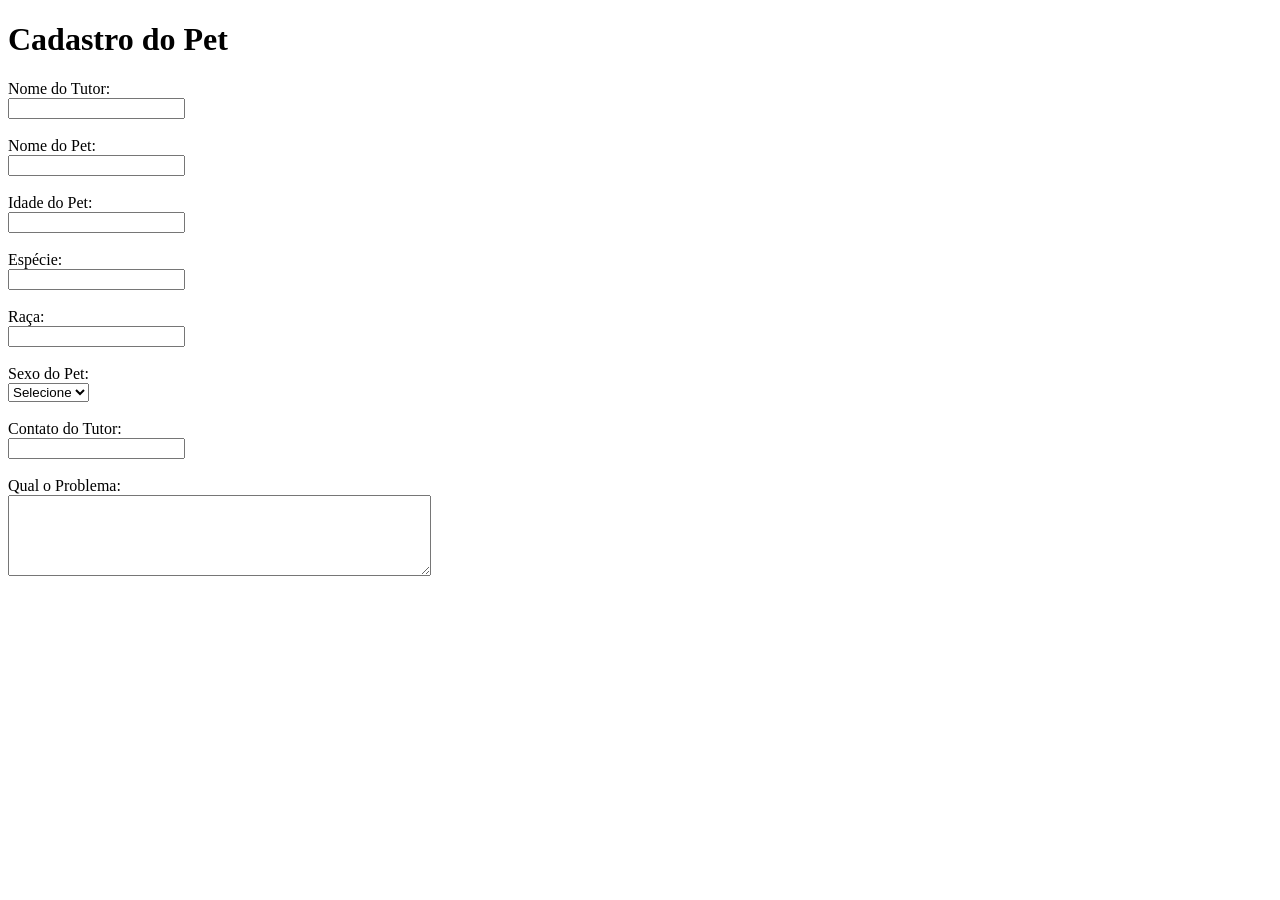
==== site/cadastro.html @ c657ae62 "Tela de cadastro em HTML e registro em C" ====
<!DOCTYPE html>
<html lang="pt-BR">
<head>
    <meta charset="UTF-8">
    <meta name="viewport" content="width=device-width, initial-scale=1.0">
    <title> Cadastro </title>
</head>
<body>
 
    <h1> Cadastro do Pet </h1>
   
    <label for="nomeTutor"> Nome do Tutor: </label> <br> 
    <input type="text" id="nomeTutor" name="nomeTutor" rows="50">
    <br> <br>
    
    <label for="nomePet"> Nome do Pet: </label> <br> 
    <input type="text" id="nomePet" name="nomePet">
    <br> <br> 

    <label for="Idade do Pet"> Idade do Pet:</label><br> 
    <input type="text" id="idadePet" name="idadePet">
    <br> <br>

    <label for="especie"> Espécie: </label> <br> 
    <input type="text" id=" especie" name="especie">
    <br> <br>

    <label for="raca"> Raça: </label>  <br>           
    <input type="text" id="raca" name="raca">
    <br> <br>

    <label for="sexoPet"> Sexo do Pet: </label><br> 
    <select id="sexoPet" name="sexoPet">
        <option value=""> Selecione </option>
        <option value="macho"> Macho </option>
        <option value="femea"> Fêmea </option>
    </select>
    <br> <br> 

    <label for="contatoTutor"> Contato do Tutor: </label> <br> 
    <input type="tel" id="contatoTutor" name="contatoTutor">
    <br> <br> 

    <label for="problemaPet"> Qual o Problema: </label>
    <BR> 
        <textarea id="problemaPet" name="problemaPet"
        rows="5" cols="50"></textarea>

</body>
</html>
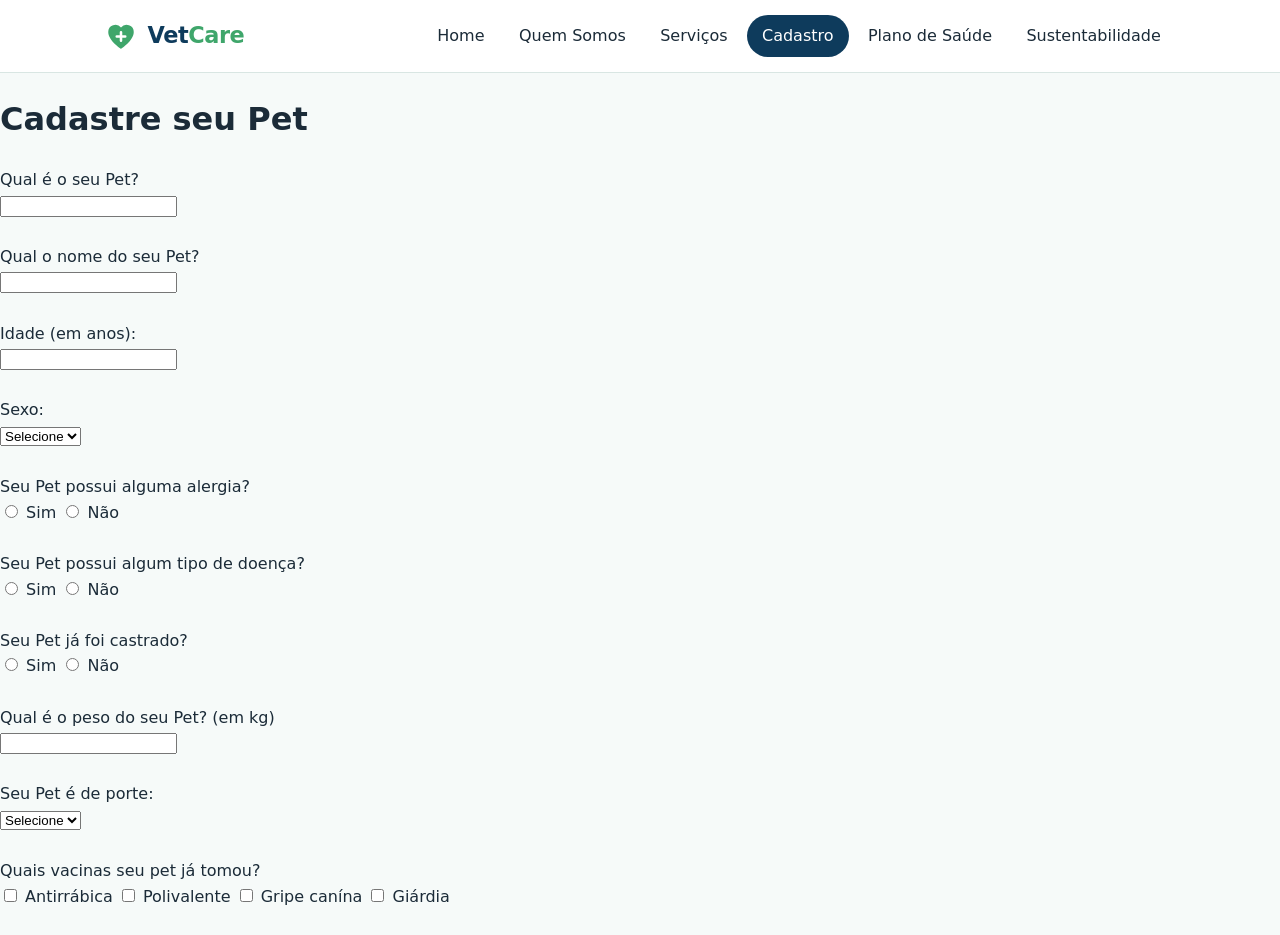
==== commit ca1e4e73: "Adiciona padrao.css e home.css, remove base.css e liga o topo nas paginas" ====
--- a/site/cadastro.html
+++ b/site/cadastro.html
@@ -1,50 +1,85 @@
 <!DOCTYPE html>
 <html lang="pt-BR">
+
 <head>
     <meta charset="UTF-8">
     <meta name="viewport" content="width=device-width, initial-scale=1.0">
     <title> Cadastro </title>
+    <link rel="stylesheet" href="css/padrao.css">
+    <link rel="stylesheet" href="css/topo.css">
 </head>
+
 <body>
- 
-    <h1> Cadastro do Pet </h1>
-   
-    <label for="nomeTutor"> Nome do Tutor: </label> <br> 
-    <input type="text" id="nomeTutor" name="nomeTutor" rows="50">
-    <br> <br>
-    
-    <label for="nomePet"> Nome do Pet: </label> <br> 
+
+      <header class="topo" data-include="components/header.html"></header>
+    <h1> Cadastre seu Pet </h1>
+
+    <label for="tipoAnimal"> Qual é o seu Pet? </label><br>
+    <input type="text" id="tipoAnimal" name="tipoAnimal">
+    <br><br>
+
+    <label for="nomePet"> Qual o nome do seu Pet? </label><br>
     <input type="text" id="nomePet" name="nomePet">
-    <br> <br> 
+    <br><br>
 
-    <label for="Idade do Pet"> Idade do Pet:</label><br> 
-    <input type="text" id="idadePet" name="idadePet">
+    <label for="Idade do Pet"> Idade (em anos):</label><br>
+    <input type="number" id="idadePet" name="idadePet">
     <br> <br>
 
-    <label for="especie"> Espécie: </label> <br> 
-    <input type="text" id=" especie" name="especie">
-    <br> <br>
-
-    <label for="raca"> Raça: </label>  <br>           
-    <input type="text" id="raca" name="raca">
-    <br> <br>
-
-    <label for="sexoPet"> Sexo do Pet: </label><br> 
+    <label for="sexoPet"> Sexo: </label><br>
     <select id="sexoPet" name="sexoPet">
         <option value=""> Selecione </option>
         <option value="macho"> Macho </option>
         <option value="femea"> Fêmea </option>
     </select>
-    <br> <br> 
+    <br> <br>
 
-    <label for="contatoTutor"> Contato do Tutor: </label> <br> 
-    <input type="tel" id="contatoTutor" name="contatoTutor">
-    <br> <br> 
+    <label for="temAlergia"> Seu Pet possui alguma alergia? </label><br>
+    <input type="radio" id="alergia-sim" name="temAlergia" value="alergia-sim">
+    <label for="alergia-sim">Sim</label>
+    <input type="radio" id="alergia-nao" name="temAlergia" value="alergia-nao">
+    <label for="alergia-nao">Não</label>
+    <br> <br>
 
-    <label for="problemaPet"> Qual o Problema: </label>
-    <BR> 
-        <textarea id="problemaPet" name="problemaPet"
-        rows="5" cols="50"></textarea>
+    <label for="possuiDoenca"> Seu Pet possui algum tipo de doença? </label><br>
+    <input type="radio" id="doenca-sim" name="possuiDoenca" value="doenca-sim">
+    <label for="doenca-sim">Sim</label>
+    <input type="radio" id="doenca-nao" name="possuiDoenca" value="doenca-nao">
+    <label for="doenca-nao">Não</label>
+    <br> <br>
 
+    <label for="castrado">Seu Pet já foi castrado?</label><br>
+    <input type="radio" id="castrado-sim" name="foiCastrado" value="castrado-sim">
+    <label for="castrado-sim">Sim</label>
+    <input type="radio" id="castrado-nao" name="foiCastrado" value="castrado-nao">
+    <label for="castrado-nao">Não</label>
+    <br><br>
+
+    <label for="pesoAnimal"> Qual é o peso do seu Pet? (em kg) </label><br>
+    <input type="number" step="0.1" id="pesoAnimal" name="pesoAnimal">
+    <br><br>
+
+ <label for="tamanhoPet"> Seu Pet é de porte: </label><br>
+    <select id="tamanhoPet" name="tamanhoPet">
+        <option value=""> Selecione </option>
+        <option value="Pequeno"> Pequeno </option>
+        <option value="Médio"> Médio </option>
+        <option value="Grande"> Grande </option>
+    </select>
+    <br> <br>
+
+     <label for="vacinouAnimal"> Quais vacinas seu pet já tomou?</label><br>
+    <input type="checkbox" id="vacinouAnimal" name="vacinouAnimal">
+    </option> Antirrábica </option>
+    <input type="checkbox" id="vacinouAnimal" name="vacinouAnimal">
+    </option> Polivalente </option>
+    <input type="checkbox" id="vacinouAnimal" name="vacinouAnimal">
+    </option> Gripe canína </option>
+    <input type="checkbox" id="vacinouAnimal" name="vacinouAnimal">
+    </option> Giárdia </option>
+    <br><br>
+ <script src="js/include.js" defer></script>
+  <script src="js/menu.js" defer></script>
 </body>
-</html>
+
+</html>
--- a/site/css/padrao.css
+++ b/site/css/padrao.css
@@ -0,0 +1,45 @@
+/* ==========================================================
+   padrao.css - padrões comuns a TODAS as páginas do VetCare
+   Só o que precisa ser igual: cores, fonte e base do body.
+   Layout e detalhes de cada página ficam no CSS da própria página.
+   ========================================================== */
+
+:root {
+  /* Paleta do site */
+  --cor-azul: #0e3b5c;
+  --cor-azul-medio: #2a6f97;
+  --cor-verde: #3fa66b;
+  --cor-verde-escuro: #2d8a55;
+  --cor-verde-claro: #e3f3ea;
+  --cor-fundo: #f6faf9;
+  --cor-branco: #ffffff;
+  --cor-texto: #1b2b38;
+  --cor-texto-suave: #4d6070;
+  --cor-borda: #d9e6e3;
+
+  /* Fonte do site (para trocar em todas as páginas, mude só esta linha) */
+  --fonte: "Segoe UI", system-ui, -apple-system, "Helvetica Neue", Arial, sans-serif;
+}
+
+*, *::before, *::after {
+  box-sizing: border-box;
+}
+
+body {
+  margin: 0;
+  font-family: var(--fonte);
+  font-size: 1rem;
+  line-height: 1.6;
+  color: var(--cor-texto);
+  background: var(--cor-fundo);
+}
+
+img, svg {
+  max-width: 100%;
+}
+
+/* Foco visível para quem navega pelo teclado */
+:focus-visible {
+  outline: 3px solid var(--cor-azul-medio);
+  outline-offset: 2px;
+}
--- a/site/css/topo.css
+++ b/site/css/topo.css
@@ -0,0 +1,144 @@
+/* ==========================================================
+   topo.css - cabeçalho e menu de navegação (compartilhado)
+
+   Este arquivo é AUTOSSUFICIENTE: não depende do CSS de nenhuma
+   página (base.css, style.css etc.).
+   ========================================================== */
+
+.topo {
+  /* Cores e fonte do topo (ficam só aqui dentro) */
+  --topo-azul: #0e3b5c;
+  --topo-azul-medio: #2a6f97;
+  --topo-verde: #3fa66b;
+--topo-verde-claro: #e3f3ea;
+  --topo-branco: #ffffff;
+  --topo-texto: #1b2b38;
+  --topo-borda: #d9e6e3;
+  --topo-fonte: "Segoe UI", system-ui, -apple-system, "Helvetica Neue", Arial, sans-serif;
+
+  position: sticky;
+  top: 0;
+  z-index: 100;
+  background: rgba(255, 255, 255, 0.94);
+  backdrop-filter: blur(8px);
+  border-bottom: 1px solid var(--topo-borda);
+  font-family: var(--topo-fonte);
+  font-size: 1rem;
+  line-height: 1.6;
+  text-align: left;
+}
+
+/* Reset local: só vale dentro do topo */
+.topo,
+.topo *,
+.topo *::before,
+.topo *::after {
+  box-sizing: border-box;
+}
+.topo ul,
+.topo li {
+  margin: 0;
+  padding: 0;
+  list-style: none;
+}
+
+.topo__container {
+  display: flex;
+  align-items: center;
+  justify-content: space-between;
+  width: 100%;
+  max-width: 1120px;
+  min-height: 72px;
+  margin-inline: auto;
+  padding-inline: 1.5rem;
+}
+
+/* Logo */
+.topo__logo {
+  display: flex;
+  align-items: center;
+  gap: 0.6rem;
+  font-size: 1.4rem;
+  font-weight: 700;
+  letter-spacing: -0.02em;
+  color: var(--topo-azul);
+  text-decoration: none;
+}
+.topo__logo-icone { display: block; width: 34px; height: 34px; }
+.topo__logo-care { color: var(--topo-verde); }
+
+/* Menu (computador) */
+.topo__menu ul {
+  display: flex;
+  gap: 0.25rem;
+}
+.topo__menu a {
+  display: block;
+  padding: 0.5rem 0.95rem;
+  border-radius: 999px;
+  font-weight: 500;
+  color: var(--topo-texto);
+  text-decoration: none;
+  transition: background 0.2s, color 0.2s;
+}
+.topo__menu a:hover { background: var(--topo-verde-claro); color: var(--topo-azul); }
+.topo__menu a.ativo { background: var(--topo-azul); color: var(--topo-branco); }
+
+/* Botão hambúrguer (escondido no computador) */
+.topo__botao {
+  display: none;
+  width: 44px;
+  height: 44px;
+  padding: 0;
+  background: none;
+  border: 1px solid var(--topo-borda);
+  border-radius: 10px;
+  cursor: pointer;
+  position: relative;
+}
+.topo__botao-linha {
+  position: absolute;
+  left: 11px;
+  width: 20px;
+  height: 2px;
+  background: var(--topo-azul);
+  border-radius: 2px;
+  transition: transform 0.25s, opacity 0.2s;
+}
+.topo__botao-linha:nth-child(1) { top: 14px; }
+.topo__botao-linha:nth-child(2) { top: 21px; }
+.topo__botao-linha:nth-child(3) { top: 28px; }
+.topo__botao[aria-expanded="true"] .topo__botao-linha:nth-child(1) { transform: translateY(7px) rotate(45deg); }
+.topo__botao[aria-expanded="true"] .topo__botao-linha:nth-child(2) { opacity: 0; }
+.topo__botao[aria-expanded="true"] .topo__botao-linha:nth-child(3) { transform: translateY(-7px) rotate(-45deg); }
+
+/* Foco visível para quem navega pelo teclado */
+.topo a:focus-visible,
+.topo button:focus-visible {
+  outline: 3px solid var(--topo-azul-medio);
+  outline-offset: 2px;
+}
+
+/* Respeita quem prefere menos animação */
+@media (prefers-reduced-motion: reduce) {
+  .topo * { transition: none !important; }
+}
+
+/* Celular e tablet pequeno */
+@media (max-width: 860px) {
+  .topo__botao { display: block; }
+
+  .topo__menu {
+    display: none;
+    position: absolute;
+    top: 100%;
+    left: 0;
+    right: 0;
+    padding: 1rem 1.5rem 1.5rem;
+    background: var(--topo-branco);
+    border-bottom: 1px solid var(--topo-borda);
+  }
+  .topo__menu--aberto { display: block; }
+  .topo__menu ul { flex-direction: column; gap: 0.15rem; }
+  .topo__menu a { padding: 0.8rem 1rem; border-radius: 10px; }
+}
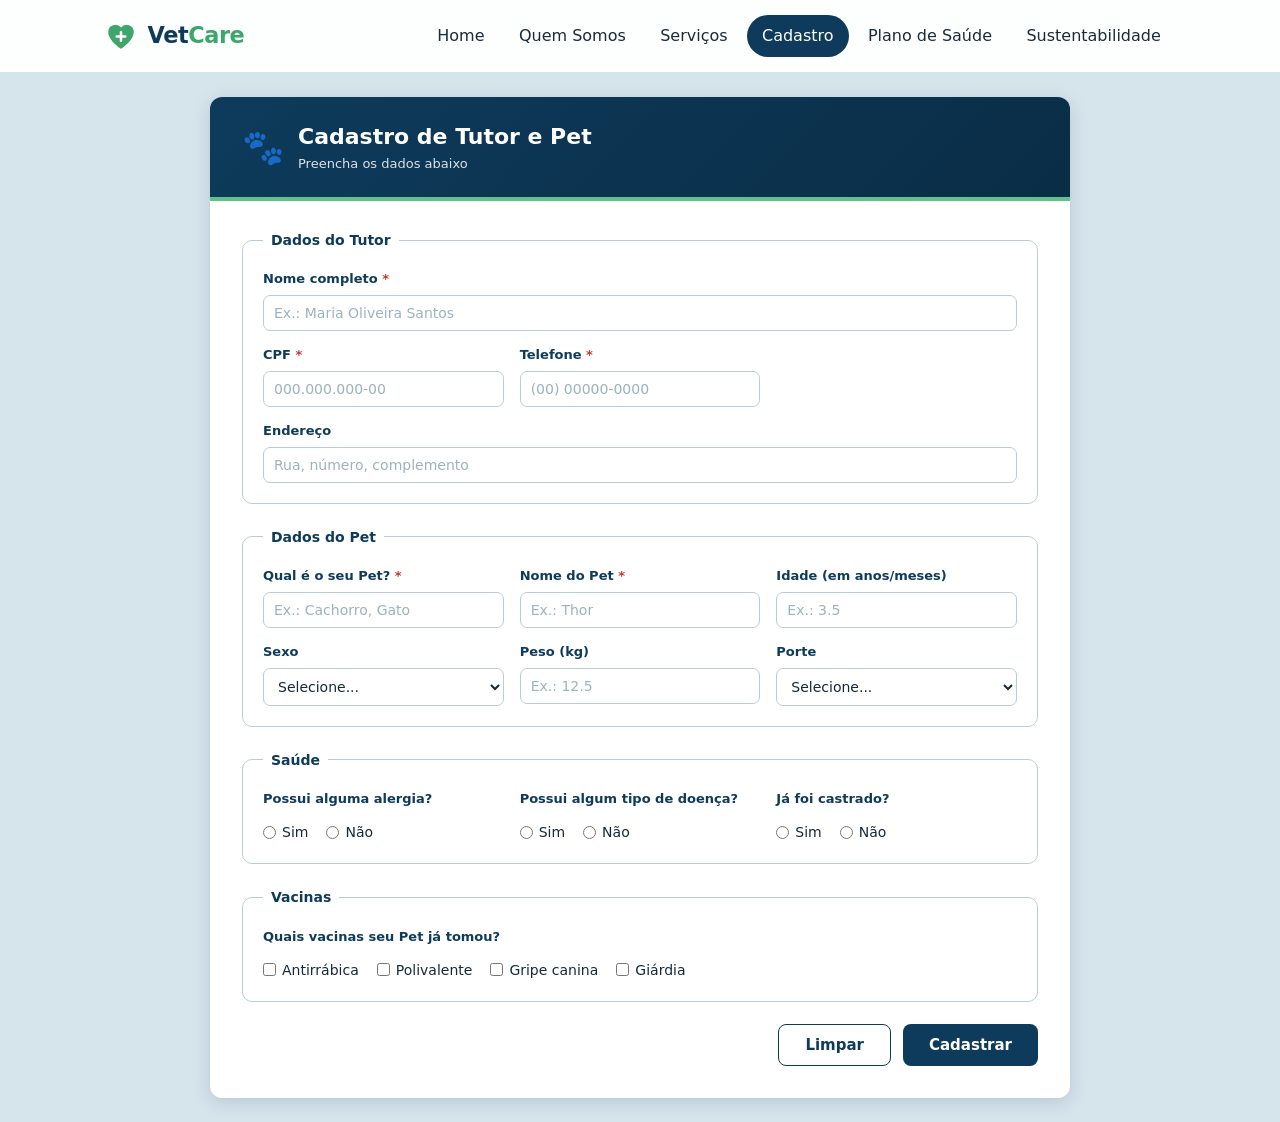
==== commit 3986b174: "cadastro em andamento" ====
--- a/site/cadastro.html
+++ b/site/cadastro.html
@@ -4,82 +4,161 @@
 <head>
     <meta charset="UTF-8">
     <meta name="viewport" content="width=device-width, initial-scale=1.0">
-    <title> Cadastro </title>
+    <title>Cadastro</title>
     <link rel="stylesheet" href="css/padrao.css">
     <link rel="stylesheet" href="css/topo.css">
+    <link rel="stylesheet" href="css/cadastro.css">
 </head>
 
 <body>
 
-      <header class="topo" data-include="components/header.html"></header>
-    <h1> Cadastre seu Pet </h1>
+    <header class="topo" data-include="components/header.html"></header>
 
-    <label for="tipoAnimal"> Qual é o seu Pet? </label><br>
-    <input type="text" id="tipoAnimal" name="tipoAnimal">
-    <br><br>
+    <main class="container">
 
-    <label for="nomePet"> Qual o nome do seu Pet? </label><br>
-    <input type="text" id="nomePet" name="nomePet">
-    <br><br>
+        <div class="titulo-form">
+            <span class="logo">🐾</span>
+            <div>
+                <h1>Cadastro de Tutor e Pet</h1>
+                <p>Preencha os dados abaixo</p>
+            </div>
+        </div>
 
-    <label for="Idade do Pet"> Idade (em anos):</label><br>
-    <input type="number" id="idadePet" name="idadePet">
-    <br> <br>
+        <form id="formCadastro">
 
-    <label for="sexoPet"> Sexo: </label><br>
-    <select id="sexoPet" name="sexoPet">
-        <option value=""> Selecione </option>
-        <option value="macho"> Macho </option>
-        <option value="femea"> Fêmea </option>
-    </select>
-    <br> <br>
+            <!-- Dados do Tutor -->
+            <fieldset>
+                <legend>Dados do Tutor</legend>
+                <div class="grid">
 
-    <label for="temAlergia"> Seu Pet possui alguma alergia? </label><br>
-    <input type="radio" id="alergia-sim" name="temAlergia" value="alergia-sim">
-    <label for="alergia-sim">Sim</label>
-    <input type="radio" id="alergia-nao" name="temAlergia" value="alergia-nao">
-    <label for="alergia-nao">Não</label>
-    <br> <br>
+                    <div class="campo full">
+                        <label for="nomeTutor">Nome completo <span class="req">*</span></label>
+                        <input type="text" id="nomeTutor" name="nomeTutor" placeholder="Ex.: Maria Oliveira Santos" required>
+                    </div>
 
-    <label for="possuiDoenca"> Seu Pet possui algum tipo de doença? </label><br>
-    <input type="radio" id="doenca-sim" name="possuiDoenca" value="doenca-sim">
-    <label for="doenca-sim">Sim</label>
-    <input type="radio" id="doenca-nao" name="possuiDoenca" value="doenca-nao">
-    <label for="doenca-nao">Não</label>
-    <br> <br>
+                    <div class="campo">
+                        <label for="cpfTutor">CPF <span class="req">*</span></label>
+                        <input type="text" id="cpfTutor" name="cpfTutor" inputmode="numeric" maxlength="14" placeholder="000.000.000-00" required>
+                    </div>
 
-    <label for="castrado">Seu Pet já foi castrado?</label><br>
-    <input type="radio" id="castrado-sim" name="foiCastrado" value="castrado-sim">
-    <label for="castrado-sim">Sim</label>
-    <input type="radio" id="castrado-nao" name="foiCastrado" value="castrado-nao">
-    <label for="castrado-nao">Não</label>
-    <br><br>
+                    <div class="campo">
+                        <label for="contatoTutor">Telefone <span class="req">*</span></label>
+                        <input type="tel" id="contatoTutor" name="contatoTutor" placeholder="(00) 00000-0000" required>
+                    </div>
 
-    <label for="pesoAnimal"> Qual é o peso do seu Pet? (em kg) </label><br>
-    <input type="number" step="0.1" id="pesoAnimal" name="pesoAnimal">
-    <br><br>
+                    <div class="campo full">
+                        <label for="enderecoTutor">Endereço</label>
+                        <input type="text" id="enderecoTutor" name="enderecoTutor" placeholder="Rua, número, complemento">
+                    </div>
 
- <label for="tamanhoPet"> Seu Pet é de porte: </label><br>
-    <select id="tamanhoPet" name="tamanhoPet">
-        <option value=""> Selecione </option>
-        <option value="Pequeno"> Pequeno </option>
-        <option value="Médio"> Médio </option>
-        <option value="Grande"> Grande </option>
-    </select>
-    <br> <br>
+                </div>
+            </fieldset>
 
-     <label for="vacinouAnimal"> Quais vacinas seu pet já tomou?</label><br>
-    <input type="checkbox" id="vacinouAnimal" name="vacinouAnimal">
-    </option> Antirrábica </option>
-    <input type="checkbox" id="vacinouAnimal" name="vacinouAnimal">
-    </option> Polivalente </option>
-    <input type="checkbox" id="vacinouAnimal" name="vacinouAnimal">
-    </option> Gripe canína </option>
-    <input type="checkbox" id="vacinouAnimal" name="vacinouAnimal">
-    </option> Giárdia </option>
-    <br><br>
- <script src="js/include.js" defer></script>
-  <script src="js/menu.js" defer></script>
+            <!-- Dados do Pet -->
+            <fieldset>
+                <legend>Dados do Pet</legend>
+                <div class="grid">
+
+                    <div class="campo">
+                        <label for="tipoAnimal">Qual é o seu Pet? <span class="req">*</span></label>
+                        <input type="text" id="tipoAnimal" name="tipoAnimal" placeholder="Ex.: Cachorro, Gato" required>
+                    </div>
+
+                    <div class="campo">
+                        <label for="nomePet">Nome do Pet <span class="req">*</span></label>
+                        <input type="text" id="nomePet" name="nomePet" placeholder="Ex.: Thor" required>
+                    </div>
+
+                    <div class="campo">
+                        <label for="idadePet">Idade (em anos/meses)</label>
+                        <input type="number" id="idadePet" name="idadePet" min="0" step="0.1" placeholder="Ex.: 3.5">
+                    </div>
+
+                    <div class="campo">
+                        <label for="sexoPet">Sexo</label>
+                        <select id="sexoPet" name="sexoPet">
+                            <option value="">Selecione...</option>
+                            <option value="macho">Macho</option>
+                            <option value="femea">Fêmea</option>
+                        </select>
+                    </div>
+
+                    <div class="campo">
+                        <label for="pesoAnimal">Peso (kg)</label>
+                        <input type="number" step="0.1" min="0" id="pesoAnimal" name="pesoAnimal" placeholder="Ex.: 12.5">
+                    </div>
+
+                    <div class="campo">
+                        <label for="tamanhoPet">Porte</label>
+                        <select id="tamanhoPet" name="tamanhoPet">
+                            <option value="">Selecione...</option>
+                            <option value="Pequeno">Pequeno</option>
+                            <option value="Médio">Médio</option>
+                            <option value="Grande">Grande</option>
+                        </select>
+                    </div>
+
+                </div>
+            </fieldset>
+
+            <!-- Saúde -->
+            <fieldset>
+                <legend>Saúde</legend>
+                <div class="grid">
+
+                    <div class="campo">
+                        <label>Possui alguma alergia?</label>
+                        <div class="radios">
+                            <label><input type="radio" name="temAlergia" value="sim"> Sim</label>
+                            <label><input type="radio" name="temAlergia" value="nao"> Não</label>
+                        </div>
+                    </div>
+
+                    <div class="campo">
+                        <label>Possui algum tipo de doença?</label>
+                        <div class="radios">
+                            <label><input type="radio" name="possuiDoenca" value="sim"> Sim</label>
+                            <label><input type="radio" name="possuiDoenca" value="nao"> Não</label>
+                        </div>
+                    </div>
+
+                    <div class="campo">
+                        <label>Já foi castrado?</label>
+                        <div class="radios">
+                            <label><input type="radio" name="foiCastrado" value="sim"> Sim</label>
+                            <label><input type="radio" name="foiCastrado" value="nao"> Não</label>
+                        </div>
+                    </div>
+
+                </div>
+            </fieldset>
+
+            <!-- Vacinas -->
+            <fieldset>
+                <legend>Vacinas</legend>
+                <div class="campo full">
+                    <label>Quais vacinas seu Pet já tomou?</label>
+                    <div class="checks">
+                        <label><input type="checkbox" name="vacinas" value="antirrabica"> Antirrábica</label>
+                        <label><input type="checkbox" name="vacinas" value="polivalente"> Polivalente</label>
+                        <label><input type="checkbox" name="vacinas" value="gripe-canina"> Gripe canina</label>
+                        <label><input type="checkbox" name="vacinas" value="giardia"> Giárdia</label>
+                    </div>
+                </div>
+            </fieldset>
+
+            <div class="acoes">
+                <button type="reset" class="btn btn-limpar">Limpar</button>
+                <button type="submit" class="btn btn-primario">Cadastrar</button>
+            </div>
+
+            <div id="msg"></div>
+        </form>
+
+    </main>
+
+    <script src="js/include.js" defer></script>
+    <script src="js/menu.js" defer></script>
 </body>
 
 </html>
--- a/site/css/cadastro.css
+++ b/site/css/cadastro.css
@@ -0,0 +1,240 @@
+/* ============================================================
+   Cadastro de Tutor e Pet — Clínica Veterinária
+   Paleta azul + verde de destaque
+   ============================================================ */
+
+:root{
+  /* Paleta principal */
+  --verde-escuro:#0e3b5c;      /* azul principal */
+  --verde-medio:#0a2d46;       /* azul escuro */
+  --verde-claro:#d6e4ec;       /* azul claro */
+  --branco:#ffffff;
+  --verde-destaque:#5cc48b;    /* verde de destaque */
+
+  /* Auxiliares */
+  --borda:#b9cdd9;
+  --texto:#16293a;
+  --texto-suave:#6b8394;
+  --erro:#c0392b;
+}
+
+*{
+  box-sizing:border-box;
+  margin:0;
+  padding:0;
+  font-family:'Segoe UI',system-ui,Arial,sans-serif;
+}
+
+body{
+  background:var(--verde-claro);
+  color:var(--texto);
+  padding-bottom:24px;
+}
+
+
+
+/* ---------- Cartão ---------- */
+.container{
+  max-width:860px;
+  margin:24px auto 0;
+  background:var(--branco);
+  border-radius:12px;
+  box-shadow:0 4px 18px rgba(10,45,70,.15);
+  overflow:hidden;
+}
+
+/* ---------- Cabeçalho do cartão ---------- */
+.container .titulo-form{
+  background:linear-gradient(135deg,var(--verde-escuro),var(--verde-medio));
+  color:var(--branco);
+  padding:22px 32px;
+  display:flex;
+  align-items:center;
+  gap:14px;
+  border-bottom:4px solid var(--verde-destaque);
+}
+
+.titulo-form .logo{ font-size:34px; }
+
+.container .titulo-form h1{
+  font-size:22px;
+  font-weight:600;
+  color:var(--branco);
+  margin:0;
+  text-align:left;
+}
+
+.titulo-form p{
+  font-size:13px;
+  opacity:.85;
+  color:var(--branco);
+}
+
+/* ---------- Formulário ---------- */
+.container form{
+  padding:28px 32px 32px;
+}
+
+.container fieldset{
+  border:1px solid var(--borda);
+  border-radius:10px;
+  padding:18px 20px 20px;
+  margin-bottom:22px;
+}
+
+.container legend{
+  font-weight:600;
+  font-size:14px;
+  color:var(--verde-escuro);
+  padding:0 8px;
+}
+
+.grid{
+  display:grid;
+  grid-template-columns:repeat(3,1fr);
+  gap:14px 16px;
+}
+
+/* ---------- Campos ---------- */
+.campo{
+  display:flex;
+  flex-direction:column;
+  gap:5px;
+}
+
+.campo.full{ grid-column:1 / -1; }
+
+.campo > label{
+  font-size:13px;
+  font-weight:600;
+  color:var(--verde-escuro);
+}
+
+.campo .req{ color:var(--erro); }
+
+.campo input[type="text"],
+.campo input[type="tel"],
+.campo input[type="number"],
+.campo select,
+.campo textarea{
+  display:block;
+  width:100%;
+  max-width:none;
+  padding:9px 10px;
+  border:1px solid var(--borda);
+  border-radius:7px;
+  font-size:14px;
+  color:var(--texto);
+  background:var(--branco);
+  transition:border-color .15s, box-shadow .15s;
+}
+
+.campo input::placeholder,
+.campo textarea::placeholder{
+  color:#9db2c0;
+}
+
+.campo input:focus,
+.campo select:focus,
+.campo textarea:focus{
+  outline:none;
+  border-color:var(--verde-destaque);
+  box-shadow:0 0 0 3px rgba(92,196,139,.25);
+}
+
+.campo small{
+  font-size:11px;
+  color:var(--texto-suave);
+}
+
+/* ---------- Radios e checkboxes ---------- */
+.radios,
+.checks{
+  display:flex;
+  flex-wrap:wrap;
+  gap:8px 18px;
+  padding-top:6px;
+}
+
+.radios label,
+.checks label{
+  font-weight:400;
+  font-size:14px;
+  display:flex;
+  align-items:center;
+  gap:6px;
+  cursor:pointer;
+}
+
+.radios input,
+.checks input{
+  accent-color:var(--verde-destaque);
+  cursor:pointer;
+}
+
+/* ---------- Botões ---------- */
+.acoes{
+  display:flex;
+  justify-content:flex-end;
+  gap:12px;
+  margin-top:6px;
+}
+
+.container .btn{
+  padding:11px 26px;
+  border-radius:8px;
+  font-size:15px;
+  font-weight:600;
+  cursor:pointer;
+  border:none;
+  transition:background .15s, transform .1s;
+}
+
+.container .btn:active{ transform:scale(.98); }
+
+.container .btn-primario{
+  background:var(--verde-escuro);
+  color:var(--branco);
+}
+.container .btn-primario:hover{ background:var(--verde-medio); }
+
+.container .btn-limpar{
+  background:var(--branco);
+  color:var(--verde-escuro);
+  border:1px solid var(--verde-escuro);
+}
+.container .btn-limpar:hover{ background:var(--verde-claro); }
+
+/* ---------- Mensagens ---------- */
+#msg{
+  margin-top:14px;
+  padding:12px 16px;
+  border-radius:8px;
+  font-size:14px;
+  display:none;
+}
+
+#msg.ok{
+  display:block;
+  background:rgba(92,196,139,.15);
+  color:var(--verde-medio);
+  border:1px solid var(--verde-destaque);
+}
+
+#msg.erro{
+  display:block;
+  background:#fdecea;
+  color:var(--erro);
+  border:1px solid var(--erro);
+}
+
+/* ---------- Responsivo ---------- */
+@media(max-width:640px){
+  body{ padding-bottom:16px; }
+  .container{ margin-top:12px; border-radius:0; }
+  .container form{ padding:20px 16px; }
+  .container .titulo-form{ padding:18px 16px; }
+  .grid{ grid-template-columns:1fr; }
+  .acoes{ flex-direction:column-reverse; }
+  .container .btn{ width:100%; }
+}
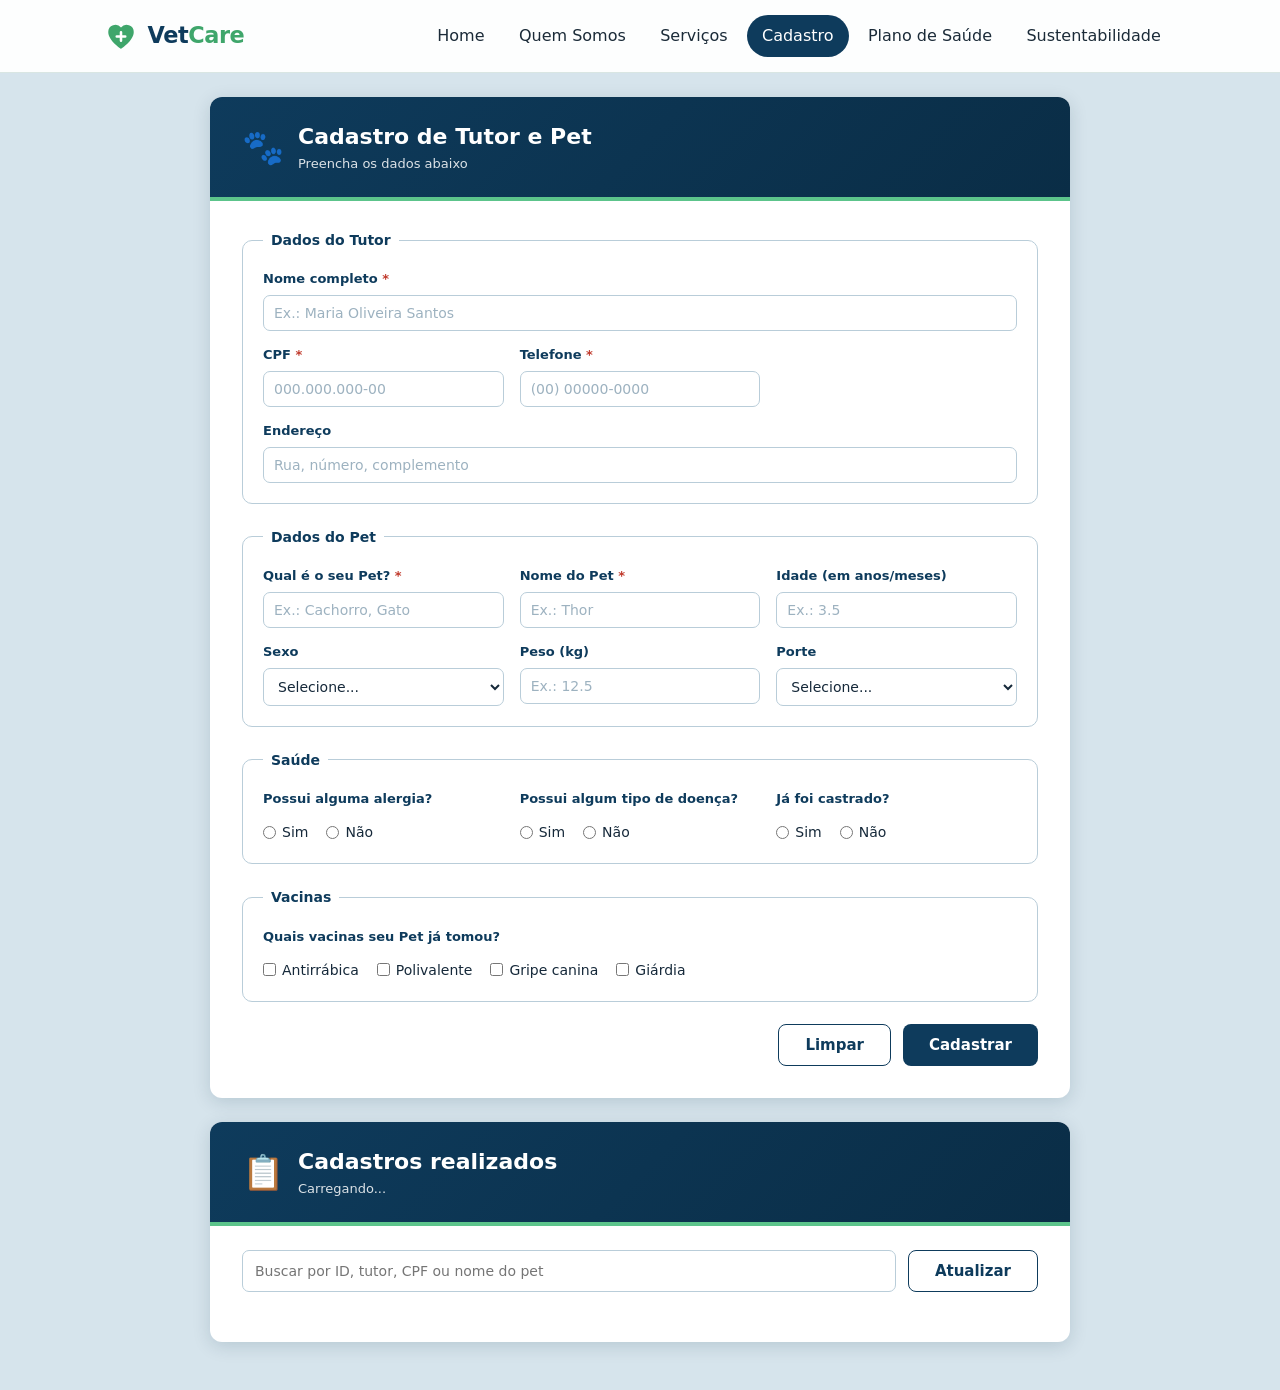
==== commit 3b555336: "lista adicionada na tela de cadastro" ====
--- a/site/cadastro.html
+++ b/site/cadastro.html
@@ -8,6 +8,7 @@
     <link rel="stylesheet" href="css/padrao.css">
     <link rel="stylesheet" href="css/topo.css">
     <link rel="stylesheet" href="css/cadastro.css">
+    <link rel="stylesheet" href="css/lista.css">
 </head>
 
 <body>
@@ -154,8 +155,29 @@
 
             <div id="msg"></div>
         </form>
+    </main>
 
-    </main>
+            <section class="container" id="listaCadastros">
+
+        <div class="titulo-form">
+            <span class="logo">📋</span>
+            <div>
+                <h1>Cadastros realizados</h1>
+                <p id="contador">Carregando...</p>
+            </div>
+        </div>
+
+        <div class="lista-corpo">
+            <div class="barra-busca">
+                <input type="text" id="busca" placeholder="Buscar por ID, tutor, CPF ou nome do pet">
+                <button type="button" id="btnAtualizar" class="btn btn-limpar">Atualizar</button>
+            </div>
+
+            <div id="msgLista"></div>
+            <div id="listaCards" class="cards"></div>
+        </div>
+
+    </section>
 
     <script src="js/include.js" defer></script>
     <script src="js/menu.js" defer></script>
--- a/site/css/lista.css
+++ b/site/css/lista.css
@@ -0,0 +1,148 @@
+/* ============================================================
+   Lista de cadastros (cartões)
+   ============================================================ */
+
+#listaCadastros{ margin-top:24px; margin-bottom:24px; }
+
+.lista-corpo{ padding:24px 32px 32px; }
+
+.barra-busca{
+  display:flex;
+  gap:12px;
+  margin-bottom:18px;
+}
+
+.barra-busca input{
+  flex:1;
+  padding:10px 12px;
+  border:1px solid var(--borda);
+  border-radius:7px;
+  font-size:14px;
+  color:var(--texto);
+  background:var(--branco);
+  transition:border-color .15s, box-shadow .15s;
+}
+
+.barra-busca input:focus{
+  outline:none;
+  border-color:var(--verde-destaque);
+  box-shadow:0 0 0 3px rgba(92,196,139,.25);
+}
+
+#msgLista{
+  display:none;
+  margin-bottom:14px;
+  padding:12px 16px;
+  border-radius:8px;
+  font-size:14px;
+}
+
+#msgLista.erro{
+  display:block;
+  background:#fdecea;
+  color:var(--erro);
+  border:1px solid var(--erro);
+}
+
+.cards{
+  display:grid;
+  gap:16px;
+}
+
+.card-cad{
+  border:1px solid var(--borda);
+  border-radius:10px;
+  overflow:hidden;
+  background:var(--branco);
+}
+
+.card-topo{
+  display:flex;
+  justify-content:space-between;
+  align-items:center;
+  padding:10px 16px;
+  background:var(--verde-claro);
+}
+
+.card-id{
+  background:var(--verde-escuro);
+  color:var(--branco);
+  font-size:13px;
+  font-weight:600;
+  padding:3px 12px;
+  border-radius:20px;
+}
+
+.card-data{
+  font-size:12px;
+  color:var(--texto-suave);
+}
+
+.card-corpo{
+  display:grid;
+  grid-template-columns:1fr 1fr;
+}
+
+.bloco{ padding:14px 16px; }
+
+.bloco + .bloco{ border-left:1px solid var(--borda); }
+
+.bloco h3{
+  font-size:12px;
+  font-weight:600;
+  color:var(--verde-escuro);
+  margin-bottom:6px;
+}
+
+.bloco .nome{
+  font-size:17px;
+  font-weight:600;
+  color:var(--verde-medio);
+  margin-bottom:10px;
+}
+
+.bloco dl{
+  display:grid;
+  grid-template-columns:auto 1fr;
+  gap:5px 14px;
+  font-size:13px;
+}
+
+.bloco dt{ color:var(--texto-suave); }
+.bloco dd{ color:var(--texto); }
+
+.tags{
+  display:flex;
+  flex-wrap:wrap;
+  gap:6px;
+  margin-top:12px;
+}
+
+.tag{
+  background:rgba(92,196,139,.18);
+  color:var(--verde-medio);
+  border:1px solid var(--verde-destaque);
+  font-size:12px;
+  padding:3px 10px;
+  border-radius:20px;
+}
+
+.tag.sem{
+  background:transparent;
+  border-color:var(--borda);
+  color:var(--texto-suave);
+}
+
+.vazio{
+  text-align:center;
+  padding:28px;
+  color:var(--texto-suave);
+  font-size:14px;
+}
+
+@media(max-width:640px){
+  .lista-corpo{ padding:16px; }
+  .barra-busca{ flex-direction:column; }
+  .card-corpo{ grid-template-columns:1fr; }
+  .bloco + .bloco{ border-left:none; border-top:1px solid var(--borda); }
+}
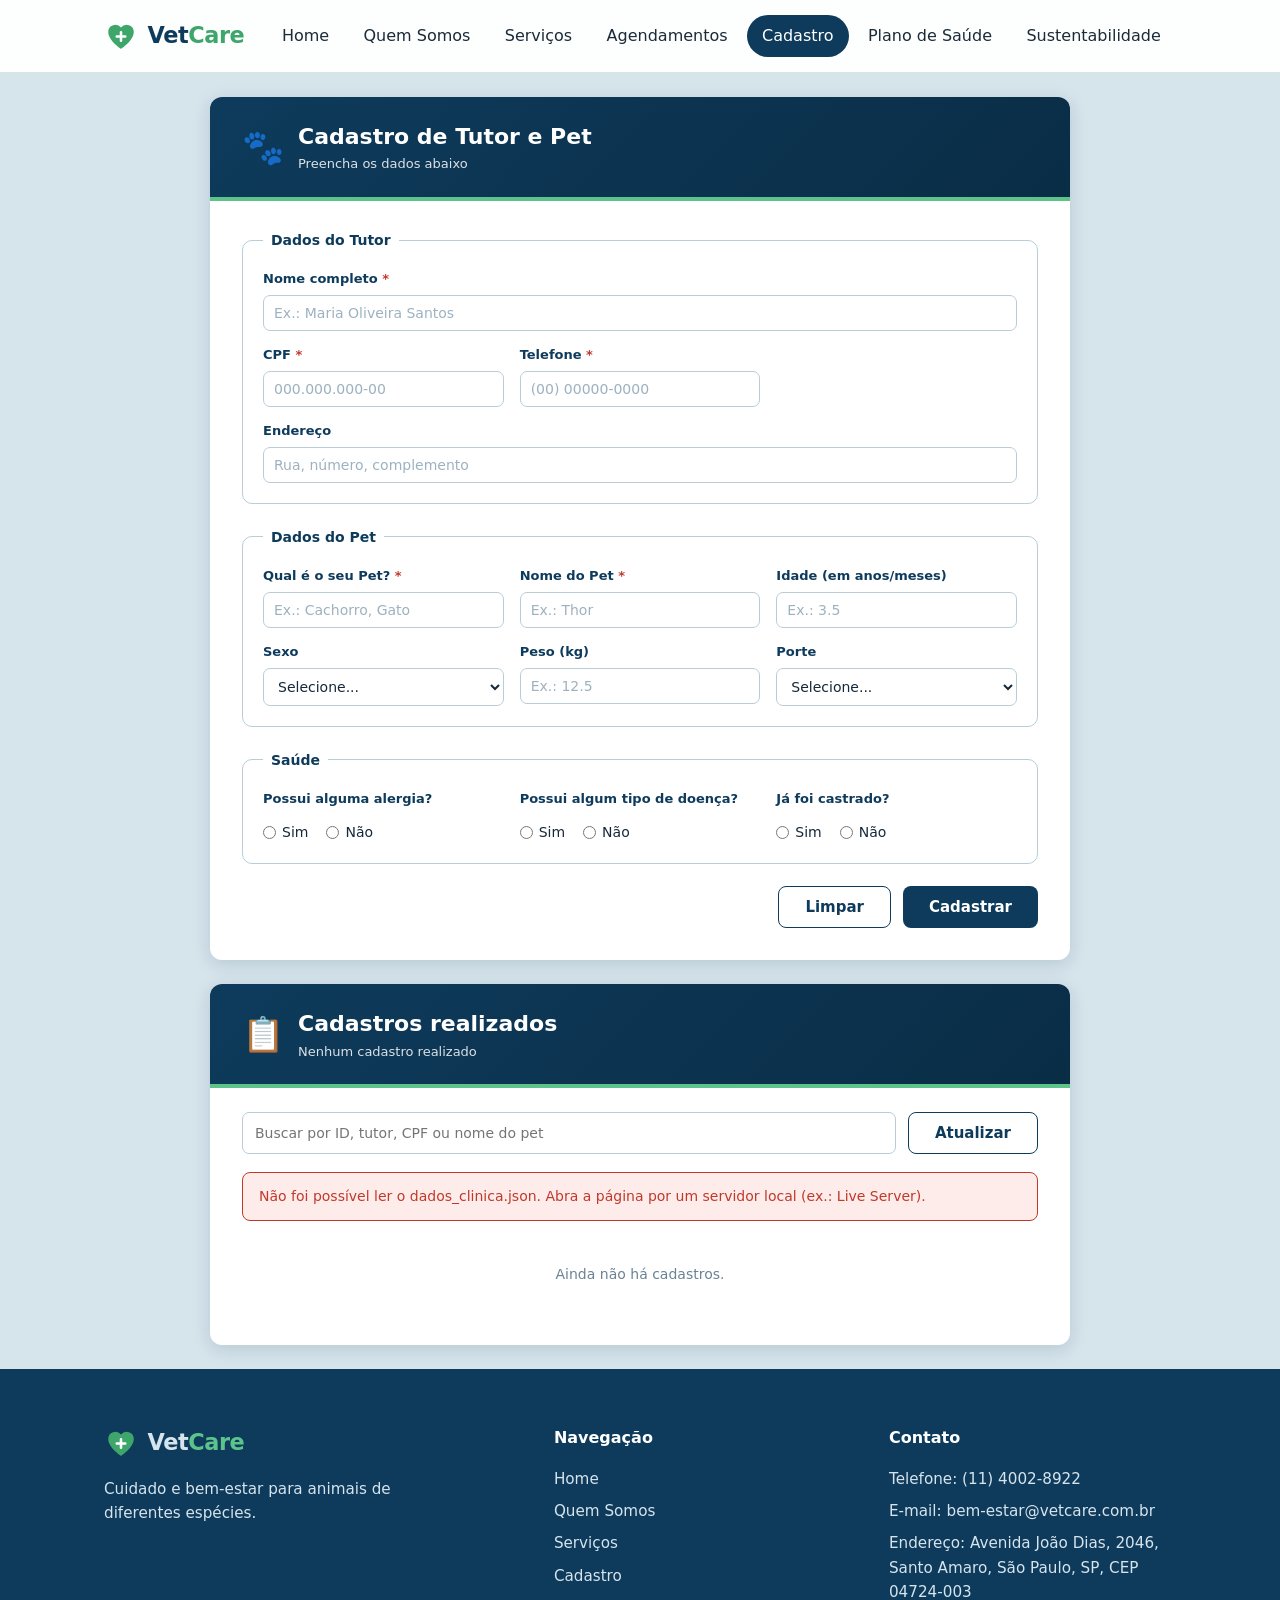
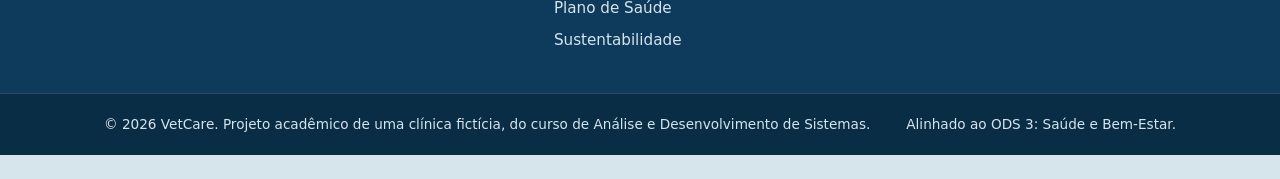
==== commit a0ef281b: "mudei o cadastro e quem somos" ====
--- a/site/cadastro.html
+++ b/site/cadastro.html
@@ -9,6 +9,10 @@
     <link rel="stylesheet" href="css/topo.css">
     <link rel="stylesheet" href="css/cadastro.css">
     <link rel="stylesheet" href="css/lista.css">
+    <link rel="stylesheet" href="css/rodape.css">
+    <link rel="stylesheet" href="css/lista-card-extra.css">
+
+
 </head>
 
 <body>
@@ -134,20 +138,6 @@
                 </div>
             </fieldset>
 
-            <!-- Vacinas -->
-            <fieldset>
-                <legend>Vacinas</legend>
-                <div class="campo full">
-                    <label>Quais vacinas seu Pet já tomou?</label>
-                    <div class="checks">
-                        <label><input type="checkbox" name="vacinas" value="antirrabica"> Antirrábica</label>
-                        <label><input type="checkbox" name="vacinas" value="polivalente"> Polivalente</label>
-                        <label><input type="checkbox" name="vacinas" value="gripe-canina"> Gripe canina</label>
-                        <label><input type="checkbox" name="vacinas" value="giardia"> Giárdia</label>
-                    </div>
-                </div>
-            </fieldset>
-
             <div class="acoes">
                 <button type="reset" class="btn btn-limpar">Limpar</button>
                 <button type="submit" class="btn btn-primario">Cadastrar</button>
@@ -178,9 +168,11 @@
         </div>
 
     </section>
-
+    <footer class="rodape" data-include="components/footer.html"></footer>
     <script src="js/include.js" defer></script>
     <script src="js/menu.js" defer></script>
+    <script src="js/cadastro.js" defer></script>
+
 </body>
 
 </html>
--- a/site/css/rodape.css
+++ b/site/css/rodape.css
@@ -0,0 +1,123 @@
+/* ==========================================================
+   rodape.css - rodapé do site (compartilhado)
+
+   AUTOSSUFICIENTE, como o topo.css: não depende do CSS de
+   nenhuma página. Tudo usa o prefixo "rodape" / "--rodape-".
+   ========================================================== */
+
+.rodape {
+  /* Cores e fonte do rodapé (ficam só aqui dentro) */
+  --rodape-fundo: #0e3b5c;
+  --rodape-fundo-escuro: #0a2d46;
+  --rodape-texto: #d6e4ec;
+  --rodape-titulo: #ffffff;
+  --rodape-verde: #5cc48b;
+  --rodape-borda: rgba(255, 255, 255, 0.14);
+  --rodape-fonte: "Segoe UI", system-ui, -apple-system, "Helvetica Neue", Arial, sans-serif;
+
+  background: var(--rodape-fundo);
+  color: var(--rodape-texto);
+  font-family: var(--rodape-fonte);
+  font-size: 0.95rem;
+  line-height: 1.6;
+  text-align: left;
+}
+
+/* Reset local: só vale dentro do rodapé */
+.rodape,
+.rodape *,
+.rodape *::before,
+.rodape *::after {
+  box-sizing: border-box;
+}
+.rodape ul,
+.rodape li,
+.rodape p {
+  margin: 0;
+  padding: 0;
+}
+.rodape ul { list-style: none; }
+
+/* Colunas */
+.rodape__container {
+  display: grid;
+  grid-template-columns: 1.4fr 1fr 1fr;
+  gap: 3rem;
+  width: 100%;
+  max-width: 1120px;
+  margin-inline: auto;
+  padding: 3.5rem 1.5rem 2.5rem;
+}
+
+/* Marca */
+.rodape__logo {
+  display: inline-flex;
+  align-items: center;
+  gap: 0.6rem;
+  margin-bottom: 1rem;
+  font-size: 1.4rem;
+  font-weight: 700;
+  letter-spacing: -0.02em;
+  color: var(--rodape-titulo);
+  text-decoration: none;
+}
+.rodape__logo-icone { display: block; width: 34px; height: 34px; }
+.rodape__logo-care { color: var(--rodape-verde); }
+.rodape__texto { max-width: 32ch; }
+
+/* Títulos e listas */
+.rodape__titulo {
+  margin: 0 0 1rem;
+  font-size: 1rem;
+  font-weight: 700;
+  color: var(--rodape-titulo);
+}
+.rodape__coluna li + li { margin-top: 0.5rem; }
+
+/* Links */
+.rodape a {
+  color: var(--rodape-texto);
+  text-decoration: none;
+  transition: color 0.2s;
+}
+.rodape a:hover {
+  color: var(--rodape-titulo);
+  text-decoration: underline;
+  text-underline-offset: 3px;
+}
+.rodape a:focus-visible {
+  outline: 3px solid var(--rodape-verde);
+  outline-offset: 3px;
+}
+
+/* Faixa de baixo */
+.rodape__base {
+  background: var(--rodape-fundo-escuro);
+  border-top: 1px solid var(--rodape-borda);
+  font-size: 0.85rem;
+}
+.rodape__container--base {
+  display: flex;
+  flex-wrap: wrap;
+  justify-content: space-between;
+  gap: 0.5rem 2rem;
+  padding-block: 1.25rem;
+}
+
+/* Respeita quem prefere menos animação */
+@media (prefers-reduced-motion: reduce) {
+  .rodape a { transition: none; }
+}
+
+/* Celular e tablet pequeno */
+@media (max-width: 760px) {
+  .rodape__container {
+    grid-template-columns: 1fr;
+    gap: 2rem;
+    padding-top: 2.5rem;
+  }
+  .rodape__container--base {
+    flex-direction: column;
+    padding-top: 1.25rem;
+  }
+}
--- a/site/css/lista-card-extra.css
+++ b/site/css/lista-card-extra.css
@@ -0,0 +1,58 @@
+/* ===== Ajustes do card de cadastro (cole no FINAL do css/lista.css) ===== */
+
+.card-corpo {
+  display: block;            /* desfaz qualquer grid antigo do corpo */
+  padding: 8px 18px 4px;
+}
+
+.card-secao {
+  padding: 12px 0;
+  border-bottom: 1px solid #e3eaf0;
+}
+.card-secao:last-child {
+  border-bottom: none;
+}
+
+.card-secao h4 {
+  margin: 0 0 10px;
+  font-size: 0.8rem;
+  text-transform: uppercase;
+  letter-spacing: 0.05em;
+  color: #5b7184;
+}
+
+.dados-grid {
+  display: grid;
+  grid-template-columns: repeat(2, 1fr);
+  gap: 10px 24px;
+}
+
+.dado {
+  display: flex;
+  flex-direction: column;
+  gap: 2px;
+  min-width: 0;
+}
+.dado-rotulo {
+  font-size: 0.75rem;
+  color: #6b7f90;
+}
+.dado-valor {
+  font-weight: 600;
+  overflow-wrap: anywhere;
+}
+
+.card-rodape {
+  display: flex;
+  align-items: center;
+  justify-content: space-between;
+  gap: 12px;
+  padding: 12px 18px 16px;
+  border-top: 1px solid #e3eaf0;
+}
+
+@media (max-width: 560px) {
+  .dados-grid {
+    grid-template-columns: 1fr;
+  }
+}
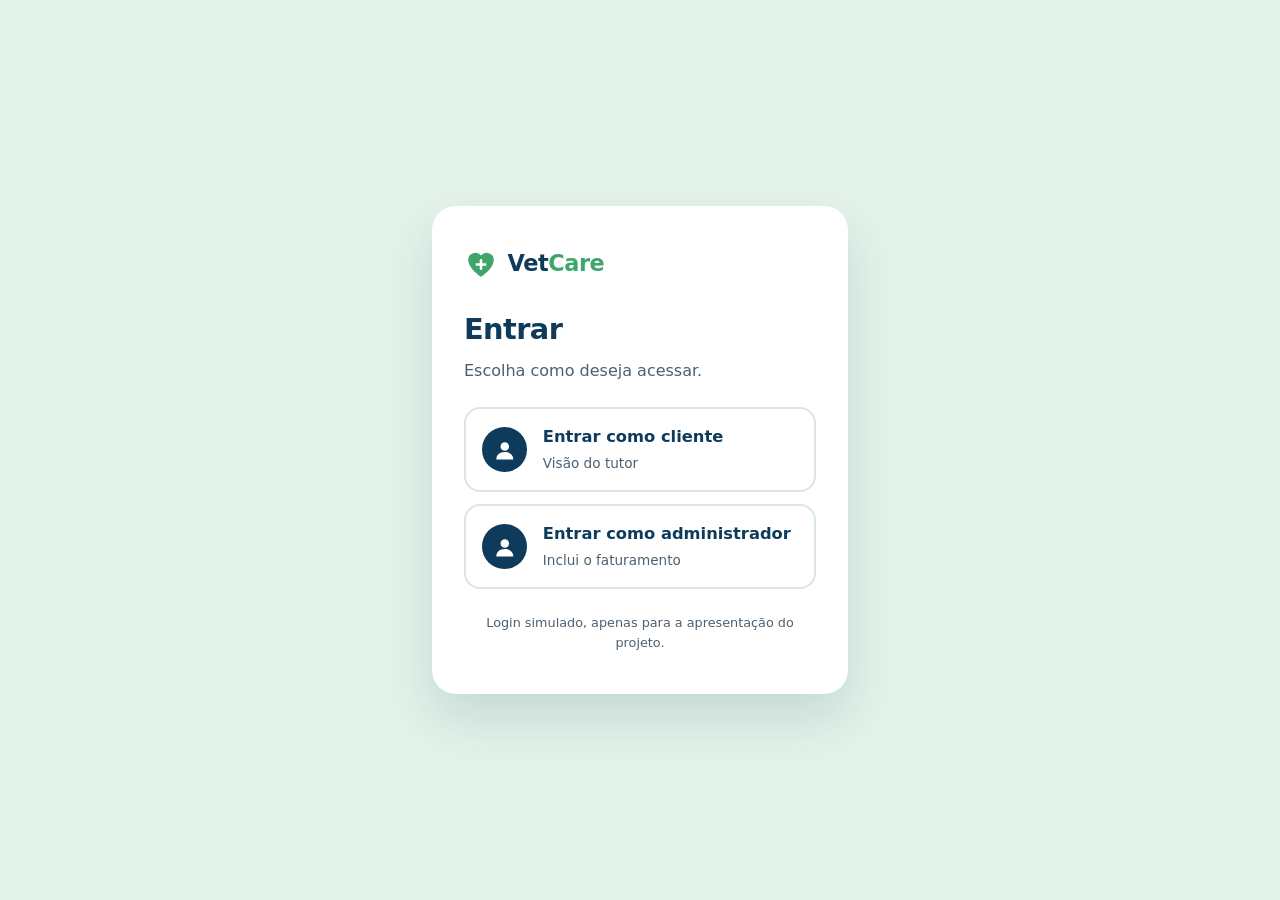
==== commit bf843dd1: "Parte que mostra cadastro retirada da vista do cliente" ====
--- a/site/cadastro.html
+++ b/site/cadastro.html
@@ -11,8 +11,6 @@
     <link rel="stylesheet" href="css/lista.css">
     <link rel="stylesheet" href="css/rodape.css">
     <link rel="stylesheet" href="css/lista-card-extra.css">
-
-
 </head>
 
 <body>
@@ -147,7 +145,8 @@
         </form>
     </main>
 
-            <section class="container" id="listaCadastros">
+    <!-- Lista de cadastros: visível SOMENTE para o admin (controlado pelo cadastro.js) -->
+    <section class="container" id="listaCadastros" hidden>
 
         <div class="titulo-form">
             <span class="logo">📋</span>
@@ -168,7 +167,9 @@
         </div>
 
     </section>
+
     <footer class="rodape" data-include="components/footer.html"></footer>
+
     <script src="js/include.js" defer></script>
     <script src="js/menu.js" defer></script>
     <script src="js/cadastro.js" defer></script>
--- a/site/css/topo.css
+++ b/site/css/topo.css
@@ -141,4 +141,101 @@
   .topo__menu--aberto { display: block; }
   .topo__menu ul { flex-direction: column; gap: 0.15rem; }
   .topo__menu a { padding: 0.8rem 1rem; border-radius: 10px; }
+}
+/* ---------- Bolinha de perfil ---------- */
+.topo [hidden] {
+  display: none !important;
+}
+
+.topo__perfil {
+  position: relative;
+  margin-left: 1rem;
+}
+
+.topo__avatar {
+  display: grid;
+  place-items: center;
+  width: 42px;
+  height: 42px;
+  padding: 0;
+  border: 2px solid var(--topo-verde);
+  border-radius: 50%;
+  background: var(--topo-azul);
+  font: inherit;
+  color: var(--topo-branco);
+  cursor: pointer;
+  transition: background 0.2s;
+}
+.topo__avatar:hover {
+  background: var(--topo-azul-medio);
+}
+.topo__avatar svg {
+  display: block;
+  width: 24px;
+  height: 24px;
+}
+
+.topo__perfil-menu {
+  position: absolute;
+  top: calc(100% + 0.6rem);
+  right: 0;
+  z-index: 110;
+  min-width: 12.5rem;
+  padding: 0.5rem;
+  background: var(--topo-branco);
+  border: 1px solid var(--topo-borda);
+  border-radius: 14px;
+  box-shadow: 0 14px 34px rgba(14, 59, 92, 0.16);
+}
+
+.topo__perfil-nome {
+  display: flex;
+  flex-direction: column;
+  margin: 0 0 0.35rem;
+  padding: 0.5rem 0.75rem 0.6rem;
+  border-bottom: 1px solid var(--topo-borda);
+  font-size: 0.95rem;
+  color: var(--topo-texto);
+}
+.topo__perfil-nome span {
+  font-size: 0.8rem;
+  color: #4d6070;
+}
+
+.topo__perfil-menu a,
+.topo__sair {
+  display: block;
+  width: 100%;
+  padding: 0.6rem 0.75rem;
+  border: 0;
+  border-radius: 10px;
+  background: none;
+  font: inherit;
+  font-weight: 500;
+  text-align: left;
+  text-decoration: none;
+  color: var(--topo-texto);
+  cursor: pointer;
+  transition: background 0.2s, color 0.2s;
+}
+.topo__perfil-menu a:hover,
+.topo__sair:hover {
+  background: var(--topo-verde-claro);
+  color: var(--topo-azul);
+}
+
+@media (prefers-reduced-motion: reduce) {
+  .topo__avatar,
+  .topo__perfil-menu a,
+  .topo__sair { transition: none; }
+}
+
+/* Celular: logo à esquerda, bolinha e botão de menu à direita */
+@media (max-width: 860px) {
+  .topo__perfil {
+    order: 2;
+    margin-left: auto;
+    margin-right: 0.75rem;
+  }
+  .topo__botao { order: 3; }
 }
--- a/site/css/cadastro.css
+++ b/site/css/cadastro.css
@@ -22,7 +22,6 @@
   box-sizing:border-box;
   margin:0;
   padding:0;
-  font-family:'Segoe UI',system-ui,Arial,sans-serif;
 }
 
 body{
